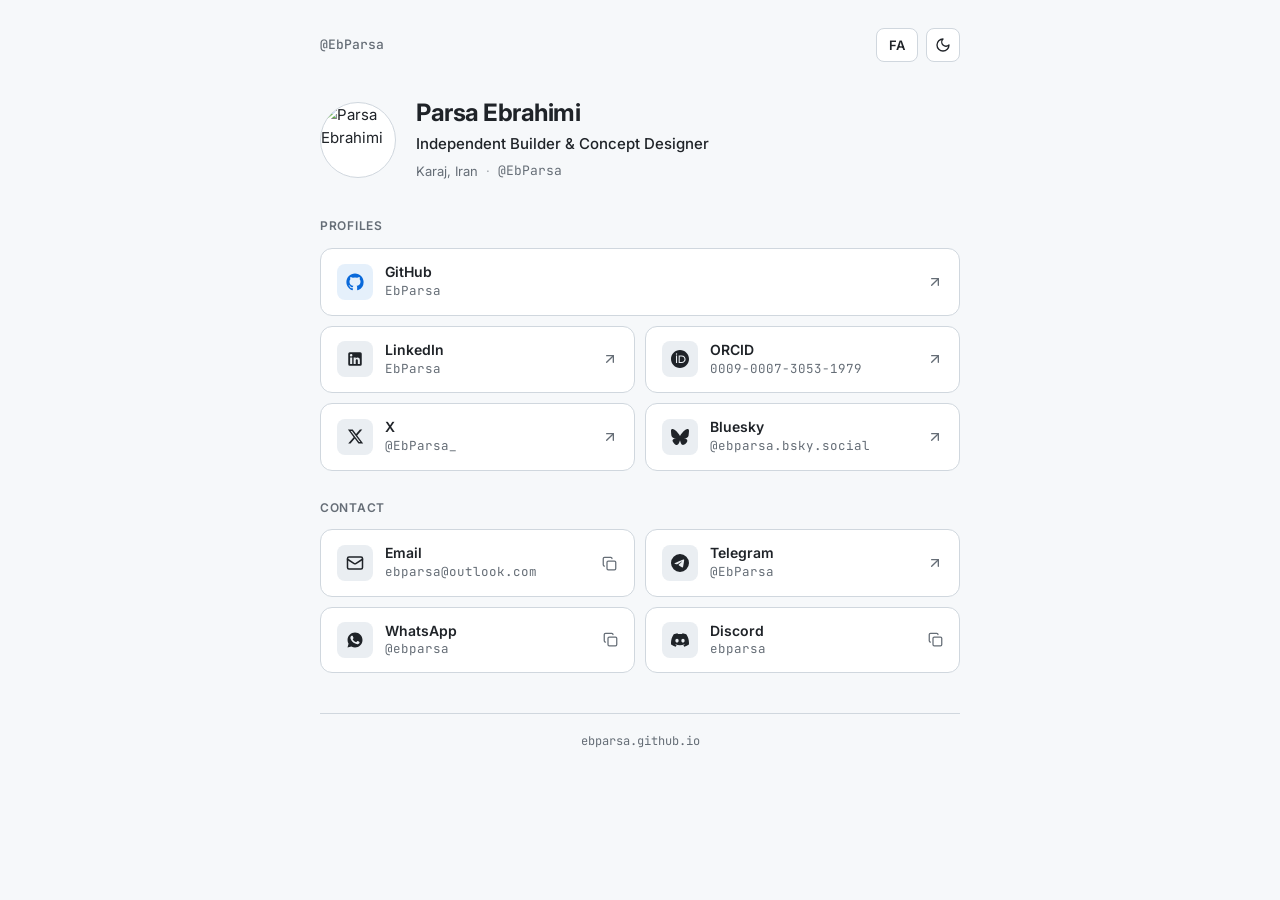
==== index.html @ 2d45d53b "feat: initial bilingual bento social hub" ====
<!DOCTYPE html>
<html lang="en" dir="ltr" data-theme="dark">
<head>
  <meta charset="UTF-8" />
  <meta name="viewport" content="width=device-width, initial-scale=1.0" />
  <title>Parsa Ebrahimi — @EbParsa</title>
  <meta name="description" content="Parsa Ebrahimi (@EbParsa) — Independent Builder & Concept Designer. Profiles and contact links." />
  <meta property="og:title" content="Parsa Ebrahimi — @EbParsa" />
  <meta property="og:description" content="Independent Builder & Concept Designer. Profiles and contact links." />
  <meta property="og:type" content="website" />
  <meta property="og:url" content="https://ebparsa.github.io" />
  <meta name="theme-color" content="#0d1117" id="theme-color-meta" />
  <link rel="icon" type="image/svg+xml" href="data:image/svg+xml,%3Csvg xmlns='http://www.w3.org/2000/svg' viewBox='0 0 32 32'%3E%3Crect width='32' height='32' rx='8' fill='%230d1117'/%3E%3Ctext x='16' y='21' text-anchor='middle' font-family='system-ui,sans-serif' font-weight='700' font-size='14' fill='%232997ff'%3EEP%3C/text%3E%3C/svg%3E" />
  <link rel="preconnect" href="https://fonts.googleapis.com" />
  <link rel="preconnect" href="https://fonts.gstatic.com" crossorigin />
  <link href="https://fonts.googleapis.com/css2?family=Inter:wght@400;500;600;700&family=JetBrains+Mono:wght@400;500&family=Vazirmatn:wght@400;500;600;700&display=swap" rel="stylesheet" />
  <script>
    (function () {
      try {
        var savedTheme = localStorage.getItem('ebparsa-theme');
        var prefersDark = window.matchMedia && window.matchMedia('(prefers-color-scheme: dark)').matches;
        var theme = savedTheme === 'light' || savedTheme === 'dark' ? savedTheme : (prefersDark ? 'dark' : 'light');
        document.documentElement.setAttribute('data-theme', theme);
        var meta = document.getElementById('theme-color-meta');
        if (meta) meta.setAttribute('content', theme === 'dark' ? '#0d1117' : '#f6f8fa');

        var savedLang = localStorage.getItem('ebparsa-lang');
        var lang = savedLang === 'fa' || savedLang === 'en' ? savedLang : 'en';
        document.documentElement.setAttribute('lang', lang);
        document.documentElement.setAttribute('dir', lang === 'fa' ? 'rtl' : 'ltr');
      } catch (e) {}
    })();
  </script>
  <link rel="stylesheet" href="styles.css" />
</head>
<body>
  <div class="page">
    <nav class="topbar" aria-label="Controls">
      <span class="topbar-handle" dir="ltr">@EbParsa</span>
      <div class="topbar-actions">
        <button type="button" id="lang-toggle" class="ctrl-btn" aria-label="Switch language">FA</button>
        <button type="button" id="theme-toggle" class="ctrl-btn ctrl-icon-btn" aria-label="Toggle theme"></button>
      </div>
    </nav>

    <header class="profile-header">
      <img
        id="avatar"
        class="avatar"
        src="https://github.com/EbParsa.png?size=256"
        alt="Parsa Ebrahimi"
        width="76"
        height="76"
        loading="eager"
        decoding="async"
      />
      <div class="profile-meta">
        <h1 id="profile-name" class="profile-name">Parsa Ebrahimi</h1>
        <p id="profile-headline" class="profile-headline">Independent Builder &amp; Concept Designer</p>
        <p class="profile-sub">
          <span id="profile-location">Karaj, Iran</span>
          <span class="dot" aria-hidden="true">·</span>
          <span class="mono" dir="ltr">@EbParsa</span>
        </p>
      </div>
    </header>

    <main>
      <section class="hub-section" aria-labelledby="profiles-heading">
        <h2 id="profiles-heading" class="section-title">Profiles</h2>
        <div id="profiles-grid" class="bento-grid"></div>
      </section>

      <section class="hub-section" aria-labelledby="contact-heading">
        <h2 id="contact-heading" class="section-title">Contact</h2>
        <div id="contact-grid" class="bento-grid"></div>
      </section>

      <noscript>
        <div class="noscript-box">
          JavaScript is disabled. Contact: <code>ebparsa [at] outlook [dot] com</code> ·
          <a href="https://github.com/EbParsa">GitHub</a> ·
          <a href="https://www.linkedin.com/in/ebparsa">LinkedIn</a> ·
          <a href="https://t.me/EbParsa">Telegram</a>
        </div>
      </noscript>
    </main>

    <footer class="footer">
      <span id="footer-text" dir="ltr">ebparsa.github.io</span>
    </footer>
  </div>

  <script src="data.js"></script>
  <script src="app.js"></script>
</body>
</html>
---- styles.css ----
:root {
  --font-sans: 'Inter', -apple-system, BlinkMacSystemFont, 'Segoe UI', Roboto, sans-serif;
  --font-fa: 'Vazirmatn', 'Inter', -apple-system, BlinkMacSystemFont, 'Segoe UI', sans-serif;
  --font-mono: 'JetBrains Mono', ui-monospace, SFMono-Regular, Menlo, Consolas, monospace;

  --radius-sm: 8px;
  --radius-md: 12px;
  --radius-full: 9999px;
  --transition: 150ms cubic-bezier(0.2, 0.8, 0.2, 1);
}

:root[data-theme='dark'] {
  --bg: #0d1117;
  --surface: #161b22;
  --surface-hover: #1c2128;
  --surface-subtle: #21262d;
  --border: #30363d;
  --border-hover: #484f58;
  --text: #e6edf3;
  --text-muted: #8b949e;
  --accent: #2997ff;
  --accent-subtle: rgba(41, 151, 255, 0.12);
  --success: #3fb950;
  --success-subtle: rgba(63, 185, 80, 0.14);
}

:root[data-theme='light'] {
  --bg: #f6f8fa;
  --surface: #ffffff;
  --surface-hover: #f3f4f6;
  --surface-subtle: #eaeef2;
  --border: #d0d7de;
  --border-hover: #afb8c1;
  --text: #1f2328;
  --text-muted: #656d76;
  --accent: #0969da;
  --accent-subtle: rgba(9, 105, 218, 0.1);
  --success: #1a7f37;
  --success-subtle: rgba(26, 127, 55, 0.12);
}

*,
*::before,
*::after {
  box-sizing: border-box;
}

html {
  -webkit-text-size-adjust: 100%;
}

body {
  margin: 0;
  background-color: var(--bg);
  color: var(--text);
  font-family: var(--font-sans);
  font-size: 15px;
  line-height: 1.55;
  -webkit-font-smoothing: antialiased;
  -moz-osx-font-smoothing: grayscale;
  transition: background-color var(--transition), color var(--transition);
}

html[lang='fa'] body {
  font-family: var(--font-fa);
}

.mono {
  font-family: var(--font-mono);
}

.page {
  max-width: 680px;
  margin-inline: auto;
  padding: 28px 20px 48px;
}

/* Topbar */
.topbar {
  display: flex;
  align-items: center;
  justify-content: space-between;
  margin-bottom: 36px;
}

.topbar-handle {
  font-family: var(--font-mono);
  font-size: 13px;
  font-weight: 500;
  color: var(--text-muted);
}

.topbar-actions {
  display: flex;
  align-items: center;
  gap: 8px;
}

.ctrl-btn {
  display: inline-flex;
  align-items: center;
  justify-content: center;
  height: 34px;
  padding-inline: 12px;
  border: 1px solid var(--border);
  border-radius: var(--radius-sm);
  background-color: var(--surface);
  color: var(--text);
  font-family: inherit;
  font-size: 13px;
  font-weight: 600;
  cursor: pointer;
  transition: background-color var(--transition), border-color var(--transition), color var(--transition);
}

.ctrl-icon-btn {
  width: 34px;
  padding-inline: 0;
}

.ctrl-btn:hover {
  background-color: var(--surface-hover);
  border-color: var(--border-hover);
}

.ctrl-btn:focus-visible,
.bento-card:focus-visible,
.card-copy-btn:focus-visible {
  outline: 2px solid var(--accent);
  outline-offset: 2px;
}

/* Profile Header */
.profile-header {
  display: flex;
  align-items: center;
  gap: 20px;
  margin-bottom: 36px;
}

.avatar {
  width: 76px;
  height: 76px;
  border-radius: var(--radius-full);
  border: 1px solid var(--border);
  background-color: var(--surface);
  object-fit: cover;
  flex-shrink: 0;
}

.profile-meta {
  min-width: 0;
}

.profile-name {
  margin: 0 0 4px;
  font-size: 24px;
  font-weight: 700;
  letter-spacing: -0.02em;
  line-height: 1.25;
}

html[lang='fa'] .profile-name {
  letter-spacing: 0;
}

.profile-headline {
  margin: 0 0 6px;
  font-size: 15px;
  font-weight: 500;
  color: var(--text);
}

.profile-sub {
  margin: 0;
  display: flex;
  flex-wrap: wrap;
  align-items: center;
  gap: 8px;
  font-size: 13px;
  color: var(--text-muted);
}

.dot {
  opacity: 0.6;
}

/* Sections */
.hub-section {
  margin-bottom: 28px;
}

.section-title {
  margin: 0 0 12px;
  font-size: 12px;
  font-weight: 600;
  text-transform: uppercase;
  letter-spacing: 0.06em;
  color: var(--text-muted);
}

html[lang='fa'] .section-title {
  text-transform: none;
  letter-spacing: 0;
  font-size: 13px;
}

/* Bento Grid */
.bento-grid {
  display: grid;
  grid-template-columns: repeat(2, minmax(0, 1fr));
  gap: 10px;
}

.bento-item-wrap {
  position: relative;
  display: flex;
}

.bento-item-wrap.is-featured {
  grid-column: span 2;
}

.bento-card {
  display: flex;
  align-items: center;
  justify-content: space-between;
  gap: 12px;
  width: 100%;
  padding: 14px 16px;
  border: 1px solid var(--border);
  border-radius: var(--radius-md);
  background-color: var(--surface);
  color: var(--text);
  text-decoration: none;
  text-align: start;
  font-family: inherit;
  cursor: pointer;
  transition: background-color var(--transition), border-color var(--transition);
}

.bento-card.has-inline-action {
  padding-inline-end: 50px;
}

.bento-card:hover {
  background-color: var(--surface-hover);
  border-color: var(--border-hover);
}

.bento-card:hover .card-trail-icon {
  color: var(--accent);
  transform: translate(1px, -1px);
}

html[dir='rtl'] .bento-card:hover .card-trail-icon {
  transform: translate(-1px, -1px);
}

.card-main {
  display: flex;
  align-items: center;
  gap: 12px;
  min-width: 0;
}

.card-icon {
  display: inline-flex;
  align-items: center;
  justify-content: center;
  width: 36px;
  height: 36px;
  border-radius: var(--radius-sm);
  background-color: var(--surface-subtle);
  color: var(--text);
  flex-shrink: 0;
}

.bento-item-wrap.is-featured .card-icon {
  background-color: var(--accent-subtle);
  color: var(--accent);
}

.card-text {
  display: flex;
  flex-direction: column;
  min-width: 0;
}

.card-platform {
  font-size: 14px;
  font-weight: 600;
  line-height: 1.3;
  color: var(--text);
}

.card-handle {
  font-family: var(--font-mono);
  font-size: 12.5px;
  color: var(--text-muted);
  white-space: nowrap;
  overflow: hidden;
  text-overflow: ellipsis;
}

.card-trail {
  display: inline-flex;
  align-items: center;
  gap: 6px;
  flex-shrink: 0;
}

.card-trail-icon {
  color: var(--text-muted);
  transition: color var(--transition), transform var(--transition);
}

html[dir='rtl'] .icon-arrow {
  transform: scaleX(-1);
}

.copied-pill {
  display: inline-flex;
  align-items: center;
  gap: 4px;
  padding: 3px 8px;
  border-radius: var(--radius-sm);
  background-color: var(--success-subtle);
  color: var(--success);
  font-size: 11.5px;
  font-weight: 600;
}

/* Dedicated Copy Button (e.g. on Email card) */
.card-copy-btn {
  position: absolute;
  inset-inline-end: 10px;
  top: 50%;
  transform: translateY(-50%);
  display: inline-flex;
  align-items: center;
  justify-content: center;
  width: 32px;
  height: 32px;
  border: 1px solid transparent;
  border-radius: var(--radius-sm);
  background-color: transparent;
  color: var(--text-muted);
  cursor: pointer;
  transition: background-color var(--transition), color var(--transition), border-color var(--transition);
}

.card-copy-btn:hover {
  background-color: var(--surface-subtle);
  border-color: var(--border);
  color: var(--text);
}

.card-copy-btn.is-copied {
  background-color: var(--success-subtle);
  color: var(--success);
}

/* Noscript & Footer */
.noscript-box {
  margin-top: 16px;
  padding: 14px 16px;
  border: 1px solid var(--border);
  border-radius: var(--radius-md);
  background-color: var(--surface);
  font-size: 13px;
  color: var(--text-muted);
}

.noscript-box a {
  color: var(--accent);
}

.footer {
  margin-top: 40px;
  padding-top: 18px;
  border-top: 1px solid var(--border);
  display: flex;
  justify-content: center;
  font-family: var(--font-mono);
  font-size: 12px;
  color: var(--text-muted);
}

@media (max-width: 580px) {
  .page {
    padding: 20px 16px 40px;
  }

  .profile-header {
    gap: 16px;
    margin-bottom: 28px;
  }

  .avatar {
    width: 64px;
    height: 64px;
  }

  .profile-name {
    font-size: 21px;
  }

  .bento-grid {
    grid-template-columns: 1fr;
  }

  .bento-item-wrap.is-featured {
    grid-column: span 1;
  }
}

@media (prefers-reduced-motion: reduce) {
  *,
  *::before,
  *::after {
    transition-duration: 0.01ms !important;
  }
}
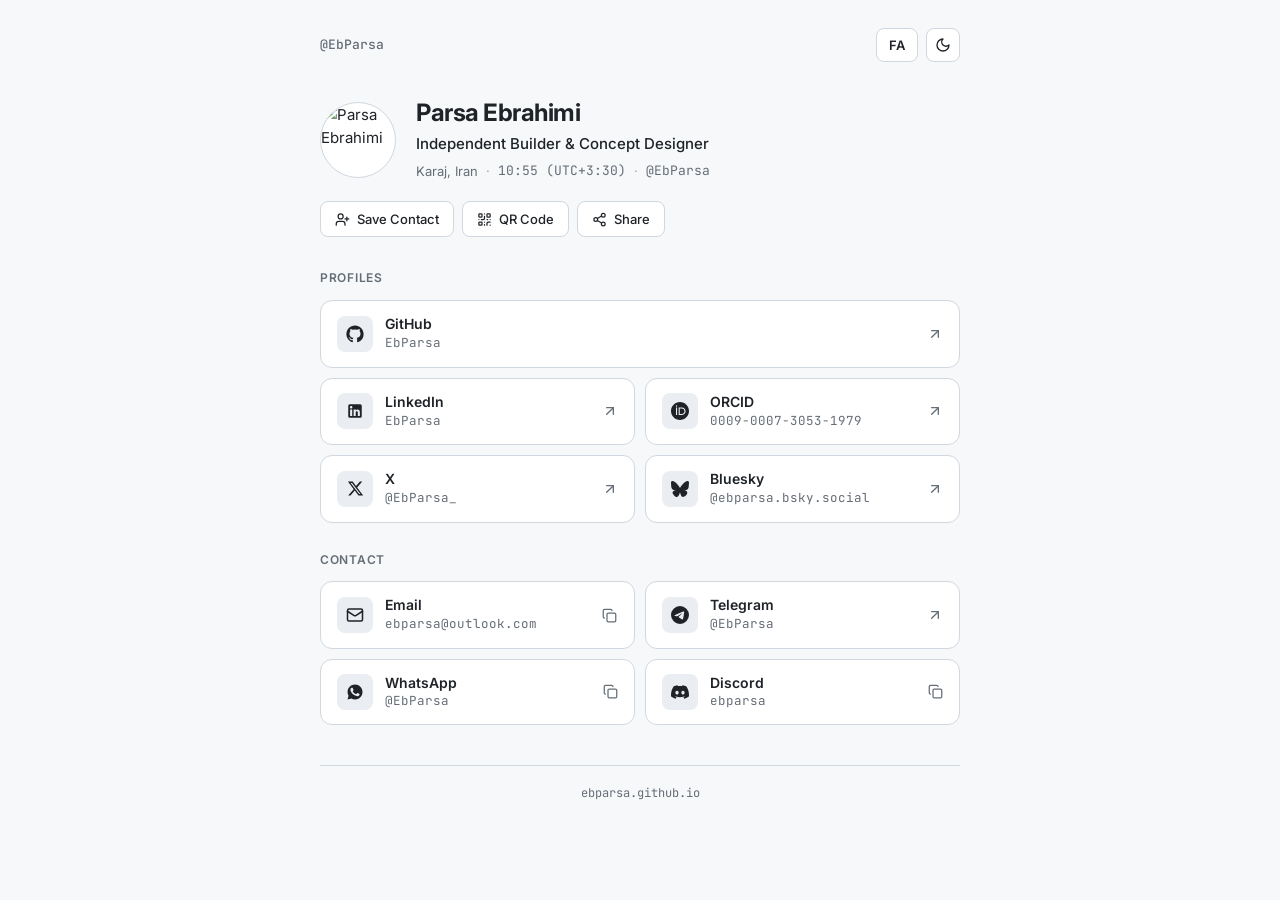
==== commit c4086b42: "feat: add vCard, QR modal, share, local time, OG/JSON-LD, and shortlinks" ====
--- a/index.html
+++ b/index.html
@@ -9,7 +9,38 @@
   <meta property="og:description" content="Independent Builder & Concept Designer. Profiles and contact links." />
   <meta property="og:type" content="website" />
   <meta property="og:url" content="https://ebparsa.github.io" />
+  <meta property="og:image" content="https://ebparsa.github.io/assets/og-card.png" />
+  <meta property="og:image:width" content="1200" />
+  <meta property="og:image:height" content="630" />
+  <meta name="twitter:card" content="summary_large_image" />
+  <meta name="twitter:title" content="Parsa Ebrahimi — @EbParsa" />
+  <meta name="twitter:description" content="Independent Builder & Concept Designer. Profiles and contact links." />
+  <meta name="twitter:image" content="https://ebparsa.github.io/assets/og-card.png" />
   <meta name="theme-color" content="#0d1117" id="theme-color-meta" />
+  <script type="application/ld+json">
+  {
+    "@context": "https://schema.org",
+    "@type": "Person",
+    "name": "Parsa Ebrahimi",
+    "alternateName": ["EbParsa", "پارسا ابراهیمی"],
+    "url": "https://ebparsa.github.io",
+    "image": "https://github.com/EbParsa.png?size=256",
+    "jobTitle": "Independent Builder & Concept Designer",
+    "address": {
+      "@type": "PostalAddress",
+      "addressLocality": "Karaj",
+      "addressCountry": "IR"
+    },
+    "sameAs": [
+      "https://github.com/EbParsa",
+      "https://www.linkedin.com/in/ebparsa",
+      "https://orcid.org/0009-0007-3053-1979",
+      "https://x.com/EbParsa_",
+      "https://bsky.app/profile/ebparsa.bsky.social",
+      "https://t.me/EbParsa"
+    ]
+  }
+  </script>
   <link rel="icon" type="image/svg+xml" href="data:image/svg+xml,%3Csvg xmlns='http://www.w3.org/2000/svg' viewBox='0 0 32 32'%3E%3Crect width='32' height='32' rx='8' fill='%230d1117'/%3E%3Ctext x='16' y='21' text-anchor='middle' font-family='system-ui,sans-serif' font-weight='700' font-size='14' fill='%232997ff'%3EEP%3C/text%3E%3C/svg%3E" />
   <link rel="preconnect" href="https://fonts.googleapis.com" />
   <link rel="preconnect" href="https://fonts.gstatic.com" crossorigin />
@@ -60,10 +91,18 @@
         <p class="profile-sub">
           <span id="profile-location">Karaj, Iran</span>
           <span class="dot" aria-hidden="true">·</span>
+          <span id="local-time" class="mono" dir="ltr">UTC+3:30</span>
+          <span class="dot" aria-hidden="true">·</span>
           <span class="mono" dir="ltr">@EbParsa</span>
         </p>
       </div>
     </header>
+
+    <div class="quick-actions" role="group" aria-label="Quick actions">
+      <button type="button" id="btn-vcard" class="action-pill"></button>
+      <button type="button" id="btn-qr" class="action-pill"></button>
+      <button type="button" id="btn-share" class="action-pill"></button>
+    </div>
 
     <main>
       <section class="hub-section" aria-labelledby="profiles-heading">
@@ -91,6 +130,19 @@
     </footer>
   </div>
 
+  <dialog id="qr-dialog" class="qr-dialog" aria-labelledby="qr-dialog-title">
+    <div class="qr-dialog-head">
+      <div>
+        <h2 id="qr-dialog-title" class="qr-title">Scan to open hub</h2>
+        <p id="qr-dialog-sub" class="qr-sub mono" dir="ltr">ebparsa.github.io</p>
+      </div>
+      <button type="button" id="qr-close" class="ctrl-btn ctrl-icon-btn" aria-label="Close">×</button>
+    </div>
+    <div class="qr-frame">
+      <img src="assets/qr-hub.svg" alt="QR code for https://ebparsa.github.io" width="220" height="220" />
+    </div>
+  </dialog>
+
   <script src="data.js"></script>
   <script src="app.js"></script>
 </body>
--- a/styles.css
+++ b/styles.css
@@ -124,18 +124,106 @@
 }
 
 .ctrl-btn:focus-visible,
+.action-pill:focus-visible,
 .bento-card:focus-visible,
 .card-copy-btn:focus-visible {
   outline: 2px solid var(--accent);
   outline-offset: 2px;
 }
 
+/* Quick Actions Row */
+.quick-actions {
+  display: flex;
+  flex-wrap: wrap;
+  gap: 8px;
+  margin-bottom: 32px;
+}
+
+.action-pill {
+  display: inline-flex;
+  align-items: center;
+  gap: 7px;
+  height: 36px;
+  padding-inline: 14px;
+  border: 1px solid var(--border);
+  border-radius: var(--radius-sm);
+  background-color: var(--surface);
+  color: var(--text);
+  font-family: inherit;
+  font-size: 13px;
+  font-weight: 500;
+  cursor: pointer;
+  transition: background-color var(--transition), border-color var(--transition), color var(--transition);
+}
+
+.action-pill:hover {
+  background-color: var(--surface-hover);
+  border-color: var(--border-hover);
+}
+
+.action-pill.is-done {
+  border-color: var(--success);
+  background-color: var(--success-subtle);
+  color: var(--success);
+}
+
+/* QR Dialog */
+.qr-dialog {
+  margin: auto;
+  padding: 20px;
+  width: min(320px, calc(100vw - 32px));
+  border: 1px solid var(--border);
+  border-radius: var(--radius-md);
+  background-color: var(--surface);
+  color: var(--text);
+}
+
+.qr-dialog::backdrop {
+  background-color: rgba(0, 0, 0, 0.55);
+}
+
+.qr-dialog-head {
+  display: flex;
+  align-items: flex-start;
+  justify-content: space-between;
+  gap: 12px;
+  margin-bottom: 16px;
+}
+
+.qr-title {
+  margin: 0 0 2px;
+  font-size: 15px;
+  font-weight: 600;
+}
+
+.qr-sub {
+  margin: 0;
+  font-size: 12.5px;
+  color: var(--text-muted);
+}
+
+.qr-frame {
+  display: flex;
+  align-items: center;
+  justify-content: center;
+  padding: 16px;
+  border-radius: var(--radius-sm);
+  background-color: #ffffff;
+  border: 1px solid var(--border);
+}
+
+.qr-frame img {
+  display: block;
+  width: 210px;
+  height: 210px;
+}
+
 /* Profile Header */
 .profile-header {
   display: flex;
   align-items: center;
   gap: 20px;
-  margin-bottom: 36px;
+  margin-bottom: 20px;
 }
 
 .avatar {
@@ -274,11 +362,6 @@
   background-color: var(--surface-subtle);
   color: var(--text);
   flex-shrink: 0;
-}
-
-.bento-item-wrap.is-featured .card-icon {
-  background-color: var(--accent-subtle);
-  color: var(--accent);
 }
 
 .card-text {
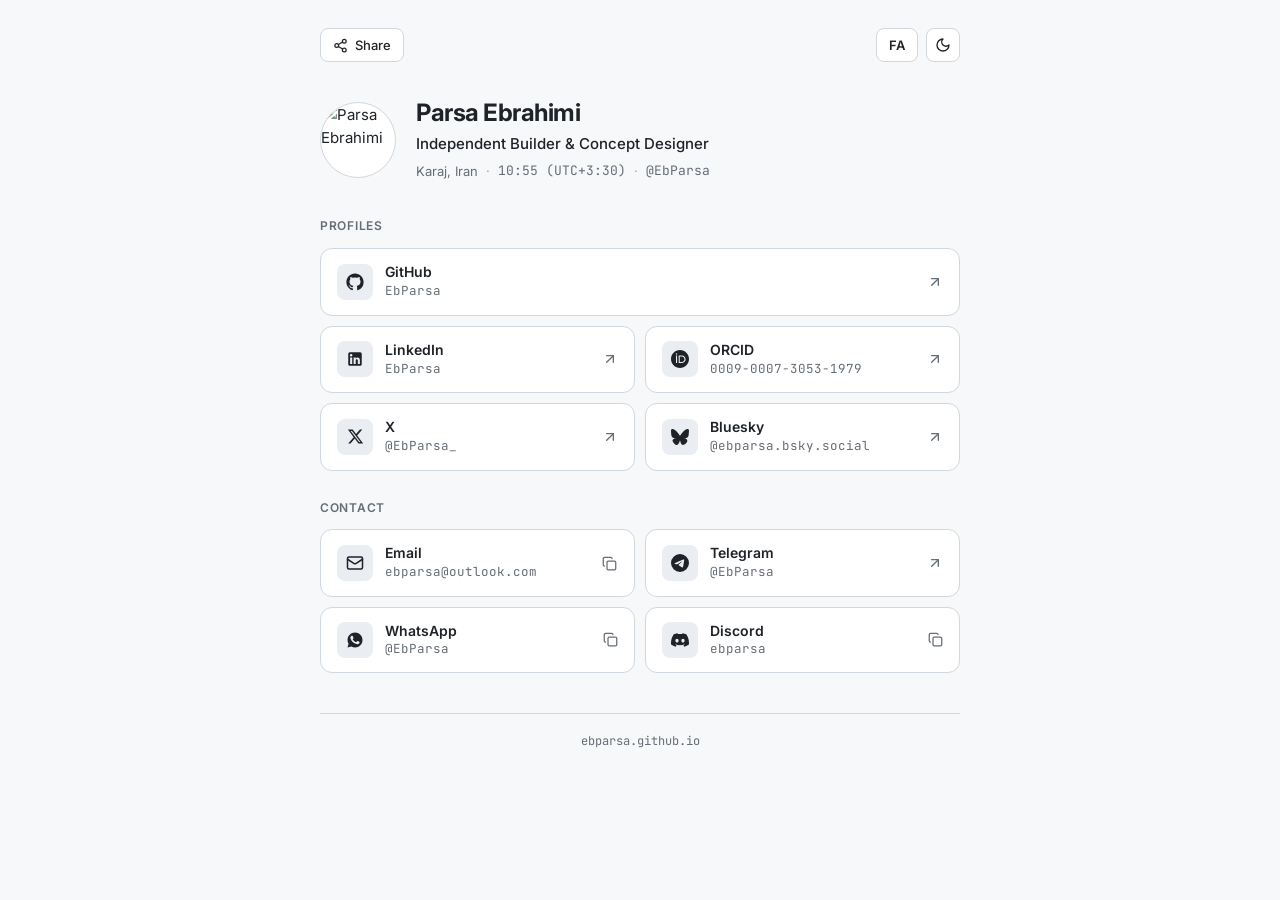
==== commit 3e977eac: "refactor: move Share into topbar modal with QR and Copy Link, remove vCard" ====
--- a/index.html
+++ b/index.html
@@ -67,7 +67,7 @@
 <body>
   <div class="page">
     <nav class="topbar" aria-label="Controls">
-      <span class="topbar-handle" dir="ltr">@EbParsa</span>
+      <button type="button" id="btn-share" class="ctrl-btn ctrl-share-btn" aria-label="Share"></button>
       <div class="topbar-actions">
         <button type="button" id="lang-toggle" class="ctrl-btn" aria-label="Switch language">FA</button>
         <button type="button" id="theme-toggle" class="ctrl-btn ctrl-icon-btn" aria-label="Toggle theme"></button>
@@ -98,12 +98,6 @@
       </div>
     </header>
 
-    <div class="quick-actions" role="group" aria-label="Quick actions">
-      <button type="button" id="btn-vcard" class="action-pill"></button>
-      <button type="button" id="btn-qr" class="action-pill"></button>
-      <button type="button" id="btn-share" class="action-pill"></button>
-    </div>
-
     <main>
       <section class="hub-section" aria-labelledby="profiles-heading">
         <h2 id="profiles-heading" class="section-title">Profiles</h2>
@@ -130,16 +124,20 @@
     </footer>
   </div>
 
-  <dialog id="qr-dialog" class="qr-dialog" aria-labelledby="qr-dialog-title">
+  <dialog id="share-dialog" class="qr-dialog" aria-labelledby="share-dialog-title">
     <div class="qr-dialog-head">
       <div>
-        <h2 id="qr-dialog-title" class="qr-title">Scan to open hub</h2>
-        <p id="qr-dialog-sub" class="qr-sub mono" dir="ltr">ebparsa.github.io</p>
+        <h2 id="share-dialog-title" class="qr-title">Share Hub</h2>
+        <p class="qr-sub mono" dir="ltr">ebparsa.github.io</p>
       </div>
-      <button type="button" id="qr-close" class="ctrl-btn ctrl-icon-btn" aria-label="Close">×</button>
+      <button type="button" id="share-close" class="ctrl-btn ctrl-icon-btn" aria-label="Close">×</button>
     </div>
     <div class="qr-frame">
       <img src="assets/qr-hub.svg" alt="QR code for https://ebparsa.github.io" width="220" height="220" />
+    </div>
+    <div class="share-dialog-actions">
+      <button type="button" id="share-copy-btn" class="action-pill share-action-full"></button>
+      <button type="button" id="share-native-btn" class="action-pill share-action-full" hidden></button>
     </div>
   </dialog>
 
--- a/styles.css
+++ b/styles.css
@@ -118,6 +118,11 @@
   padding-inline: 0;
 }
 
+.ctrl-share-btn {
+  gap: 7px;
+  font-weight: 500;
+}
+
 .ctrl-btn:hover {
   background-color: var(--surface-hover);
   border-color: var(--border-hover);
@@ -218,12 +223,24 @@
   height: 210px;
 }
 
+.share-dialog-actions {
+  display: flex;
+  flex-direction: column;
+  gap: 8px;
+  margin-top: 14px;
+}
+
+.share-action-full {
+  width: 100%;
+  justify-content: center;
+}
+
 /* Profile Header */
 .profile-header {
   display: flex;
   align-items: center;
   gap: 20px;
-  margin-bottom: 20px;
+  margin-bottom: 36px;
 }
 
 .avatar {
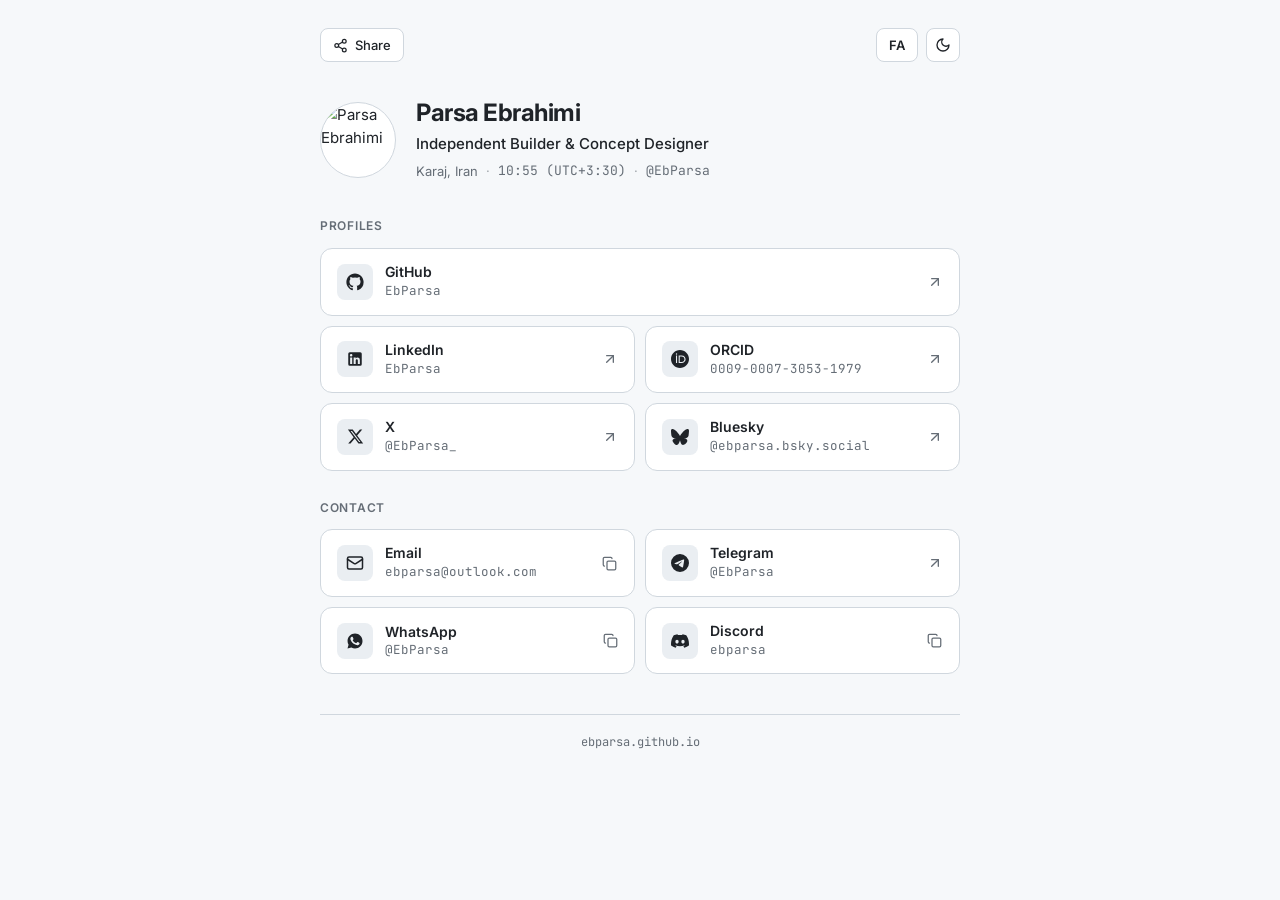
==== commit a0e5d813: "feat: use circular profile avatar as favicon" ====
--- a/index.html
+++ b/index.html
@@ -41,7 +41,8 @@
     ]
   }
   </script>
-  <link rel="icon" type="image/svg+xml" href="data:image/svg+xml,%3Csvg xmlns='http://www.w3.org/2000/svg' viewBox='0 0 32 32'%3E%3Crect width='32' height='32' rx='8' fill='%230d1117'/%3E%3Ctext x='16' y='21' text-anchor='middle' font-family='system-ui,sans-serif' font-weight='700' font-size='14' fill='%232997ff'%3EEP%3C/text%3E%3C/svg%3E" />
+  <link rel="icon" type="image/png" href="assets/favicon.png" />
+  <link rel="apple-touch-icon" href="assets/favicon.png" />
   <link rel="preconnect" href="https://fonts.googleapis.com" />
   <link rel="preconnect" href="https://fonts.gstatic.com" crossorigin />
   <link href="https://fonts.googleapis.com/css2?family=Inter:wght@400;500;600;700&family=JetBrains+Mono:wght@400;500&family=Vazirmatn:wght@400;500;600;700&display=swap" rel="stylesheet" />
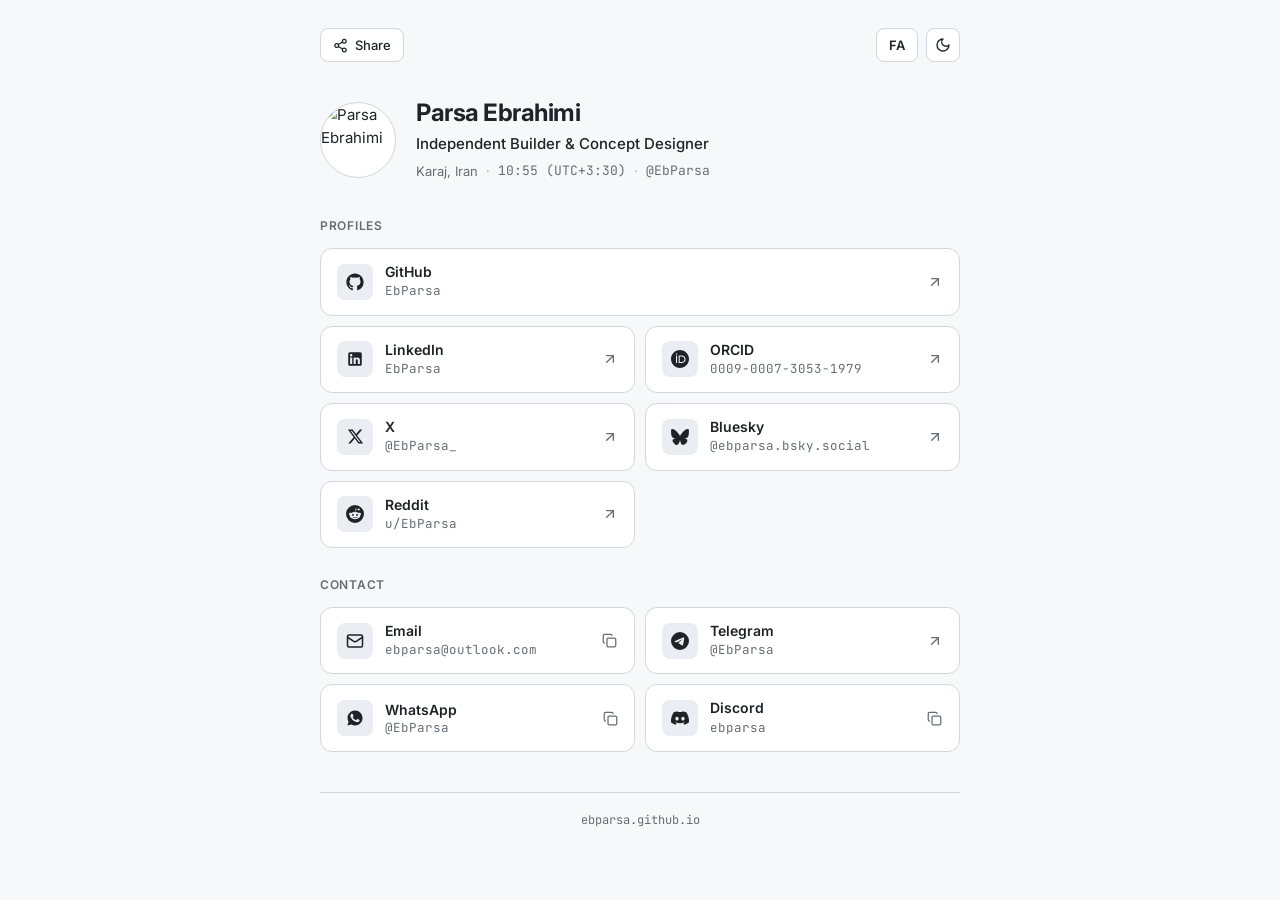
==== commit 421e7dca: "feat: add Reddit profile (u/EbParsa) and /reddit redirect" ====
--- a/index.html
+++ b/index.html
@@ -37,6 +37,7 @@
       "https://orcid.org/0009-0007-3053-1979",
       "https://x.com/EbParsa_",
       "https://bsky.app/profile/ebparsa.bsky.social",
+      "https://www.reddit.com/user/EbParsa",
       "https://t.me/EbParsa"
     ]
   }
